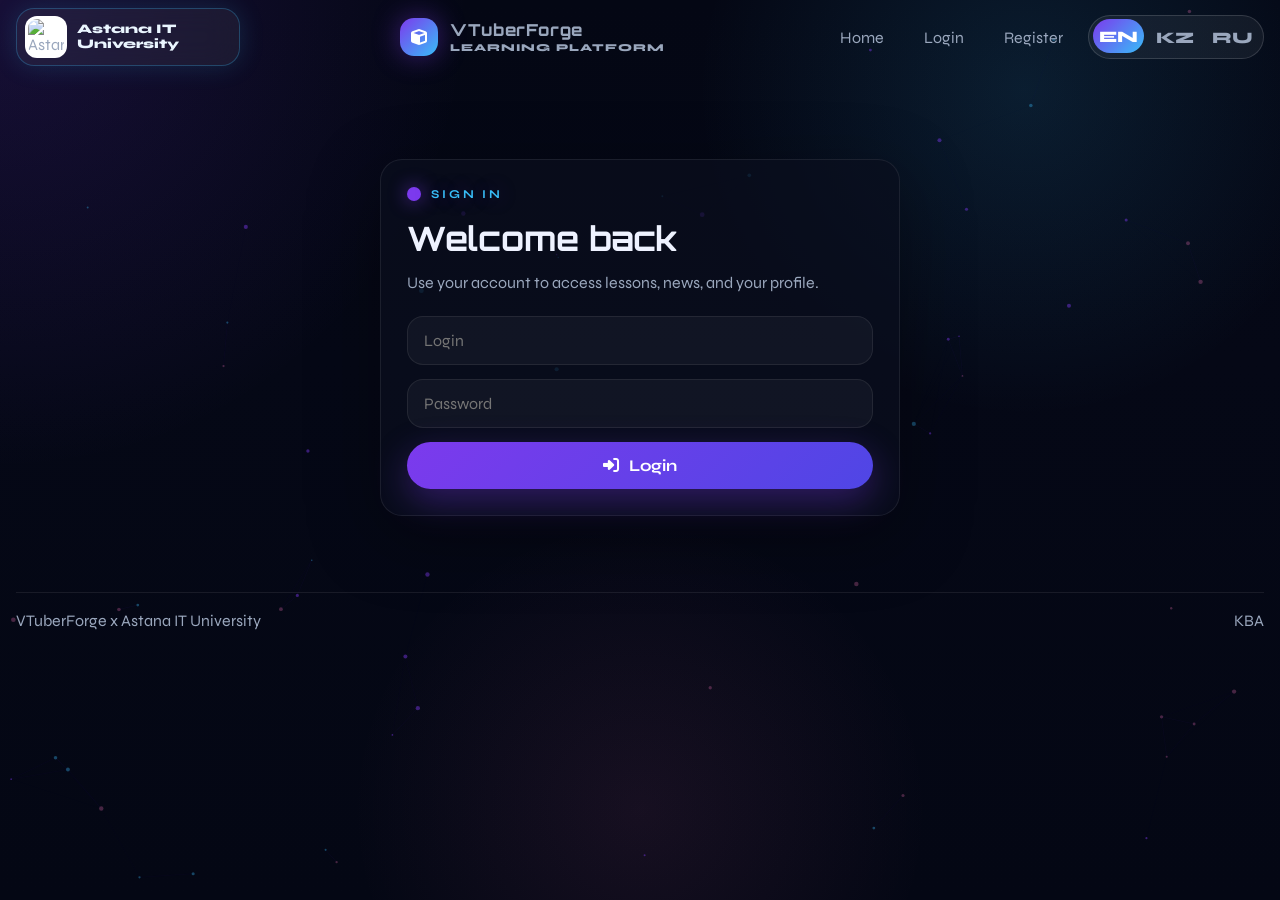
==== web/lessons.html @ 1ae68ccb "Initial commit" ====
﻿<!DOCTYPE html>
<html lang="en">
<head>
  <meta charset="UTF-8" />
  <meta name="viewport" content="width=device-width, initial-scale=1.0" />
  <title>VTuberForge - Lessons</title>
  <link rel="stylesheet" href="css/style.css?v=try-vtuber-v1" />
  <link rel="stylesheet" href="css/app.css" />
  <link rel="preconnect" href="https://fonts.googleapis.com" />
  <link rel="preconnect" href="https://fonts.gstatic.com" crossorigin />
  <link href="https://fonts.googleapis.com/css2?family=Orbitron:wght@400;600;700;800&family=Syne:wght@400;500;600;700&display=swap" rel="stylesheet" />
  <link rel="stylesheet" href="https://cdnjs.cloudflare.com/ajax/libs/font-awesome/6.5.1/css/all.min.css" />
</head>
<body data-page="lessons">
  <canvas id="particles-canvas"></canvas>

  <header class="nav">
    <div class="nav-inner">
      <a class="university-mark" href="https://astanait.edu.kz/" aria-label="Astana IT University">
        <img src="https://astanait.edu.kz/assets/aitu-logo.svg" alt="Astana IT University logo" />
        <span>Astana IT University</span>
      </a>
      <a class="brand" href="index.html">
        <span class="brand-badge"><i class="fa-solid fa-cube"></i></span>
        <span class="brand-text">
          <span>VTuberForge</span>
          <small data-i18n="brandSubtitle">Learning platform</small>
        </span>
      </a>

      <nav class="nav-links">
        <div class="nav-group" data-nav="auth">
          <a class="nav-pill " href="index.html" data-nav-link data-i18n="navHome">Home</a>
          <a class="nav-pill" href="login.html" data-nav="login" data-nav-link data-i18n="navLogin">Login</a>
          <a class="nav-pill" href="register.html" data-nav="register" data-nav-link data-i18n="navRegister">Register</a>
        </div>

        <div class="nav-group hidden" data-nav="user">
          <a class="nav-pill" href="index.html" data-nav-link data-i18n="navHome">Home</a>
          <a class="nav-pill" href="lessons.html" data-nav-link data-i18n="navLessons">Lessons</a>
          <a class="nav-pill" href="news.html" data-nav-link data-i18n="navNews">News</a>
          <a class="nav-pill" href="profile.html" data-nav-link data-i18n="navProfile">Profile</a>
        </div>

        <div class="nav-group hidden" data-nav="admin">
          <a class="nav-pill" href="admin.html" data-nav-link data-i18n="navAdmin">Admin</a>
        </div>

        <div class="language-switcher" aria-label="Language switcher">
          <button class="lang-btn active" type="button" data-lang-btn="en">EN</button>
          <button class="lang-btn" type="button" data-lang-btn="kk">KZ</button>
          <button class="lang-btn" type="button" data-lang-btn="ru">RU</button>
        </div>
        <div class="nav-group hidden" data-nav="logout">
          <button class="btn btn-primary btn-sm" data-logout>
            <i class="fa-solid fa-right-from-bracket"></i> <span data-i18n="navLogout">Logout</span>
          </button>
        </div>
      </nav>
    </div>
  </header>

  <main class="page">

<section class="section">
  <div class="container">
    <div class="section-label reveal" data-i18n="lessonsLabel">Watch & learn</div>
    <h1 class="section-title reveal" data-i18n="lessonsTitle">Video Library</h1>
    <p class="section-sub reveal" data-i18n-html="lessonsText">Lessons are split into two visual categories: <strong>Introduction Videos</strong> and <strong>Full Tutorial Series</strong>.</p>

    <div class="lesson-search glass reveal" role="search">
      <i class="fa-solid fa-magnifying-glass" aria-hidden="true"></i>
      <input id="lessonSearch" type="search" data-i18n-placeholder="lessonSearchPlaceholder" placeholder="Search lessons..." autocomplete="off" />
    </div>

    <div class="section-block">
      <div class="section-heading reveal">
        <i class="fa-solid fa-circle-play" style="color: var(--accent-2);"></i>
        <h2 data-i18n="introVideos">Introduction Videos</h2>
      </div>
      <div id="introLessons" class="lesson-grid"></div>
    </div>

    <div class="section-block">
      <div class="section-heading reveal">
        <i class="fa-solid fa-film" style="color: var(--accent);"></i>
        <h2 data-i18n="fullSeries">Full Tutorial Series</h2>
      </div>
      <div id="fullLessons" class="lesson-grid"></div>
    </div>
  </div>
</section>

  </main>

  <footer class="footer">
    <div class="container">
      <div class="footer-inner">
        <div data-i18n="footerBrand">VTuberForge x Astana IT University</div>
        <div data-i18n="footerBackend">kba</div>
      </div>
    </div>
  </footer>

  <script src="js/config.js"></script>
  <script src="js/api.js"></script>
  <script src="js/ui.js"></script>
  <script src="js/i18n.js?v=try-vtuber-v1"></script>
  <script src="js/lessons.js"></script><script>loadLessons();</script>
</body>
</html>
---- web/css/style.css ----
﻿:root {
  --bg: #050816;
  --bg-2: #081120;
  --panel: rgba(10, 15, 30, 0.72);
  --panel-strong: rgba(13, 18, 35, 0.92);
  --line: rgba(255,255,255,0.08);
  --line-strong: rgba(124,58,237,0.28);
  --text: #eef2ff;
  --muted: #9aa7bd;
  --accent: #7c3aed;
  --accent-2: #38bdf8;
  --accent-3: #f472b6;
  --success: #22c55e;
  --warning: #f59e0b;
  --danger: #ef4444;
  --radius: 22px;
  --shadow: 0 20px 70px rgba(0,0,0,.35);
  --shadow-soft: 0 10px 35px rgba(0,0,0,.2);
  --max: 1280px;
  --transition: .28s ease;
  --display: "Orbitron", system-ui, sans-serif;
  --body: "Syne", system-ui, sans-serif;
}

*,
*::before,
*::after { box-sizing: border-box; }

html { scroll-behavior: smooth; }

body {
  margin: 0;
  min-height: 100vh;
  background:
    radial-gradient(circle at top left, rgba(124,58,237,.16), transparent 30%),
    radial-gradient(circle at 80% 10%, rgba(56,189,248,.12), transparent 25%),
    radial-gradient(circle at 50% 90%, rgba(244,114,182,.08), transparent 28%),
    linear-gradient(180deg, #040714, #050816 40%, #040714 100%);
  color: var(--text);
  font-family: var(--body);
  overflow-x: hidden;
}

body::before {
  content: "";
  position: fixed;
  inset: 0;
  pointer-events: none;
  background:
    linear-gradient(rgba(255,255,255,.02) 1px, transparent 1px),
    linear-gradient(90deg, rgba(255,255,255,.02) 1px, transparent 1px);
  background-size: 52px 52px;
  mask-image: radial-gradient(circle at center, rgba(0,0,0,.7), transparent 85%);
  opacity: .18;
  z-index: 0;
}

a { color: inherit; text-decoration: none; }
button, input, textarea, select { font: inherit; }
img { max-width: 100%; display: block; }

#particles-canvas {
  position: fixed;
  inset: 0;
  z-index: 0;
  pointer-events: none;
}

.page {
  position: relative;
  z-index: 1;
}

.container {
  width: min(var(--max), calc(100% - 32px));
  margin: 0 auto;
}

.section {
  padding: 84px 0 40px;
}

.section.compact { padding-top: 52px; }

.section-label {
  display: inline-flex;
  align-items: center;
  gap: 10px;
  color: var(--accent-2);
  font-size: 12px;
  letter-spacing: .24em;
  text-transform: uppercase;
  font-weight: 700;
  margin-bottom: 16px;
}

.section-label::before {
  content: "";
  width: 14px;
  height: 14px;
  border-radius: 999px;
  background: var(--accent);
  box-shadow: 0 0 18px rgba(124,58,237,.7);
}

.section-title {
  margin: 0 0 14px;
  font-family: var(--display);
  font-size: clamp(2rem, 5vw, 4rem);
  line-height: 1.05;
  letter-spacing: .02em;
}

.section-sub {
  margin: 0;
  max-width: 760px;
  color: var(--muted);
  font-size: 1.06rem;
  line-height: 1.85;
}

.gradient-text {
  background: linear-gradient(90deg, var(--accent-2), var(--accent), var(--accent-3));
  -webkit-background-clip: text;
  background-clip: text;
  color: transparent;
}

.glass {
  background: var(--panel);
  border: 1px solid var(--line);
  border-radius: var(--radius);
  backdrop-filter: blur(18px);
  -webkit-backdrop-filter: blur(18px);
  box-shadow: var(--shadow-soft);
}

.btn {
  display: inline-flex;
  align-items: center;
  justify-content: center;
  gap: 10px;
  border: 0;
  cursor: pointer;
  border-radius: 999px;
  padding: 12px 18px;
  transition: transform var(--transition), box-shadow var(--transition), background var(--transition), color var(--transition), border-color var(--transition), opacity var(--transition);
  font-weight: 700;
  letter-spacing: .01em;
  white-space: nowrap;
}

.btn:hover { transform: translateY(-2px); }

.btn-primary {
  background: linear-gradient(135deg, var(--accent), #4f46e5);
  color: white;
  box-shadow: 0 12px 35px rgba(124,58,237,.35);
}

.btn-primary:hover { box-shadow: 0 16px 40px rgba(124,58,237,.5); }

.btn-secondary {
  background: rgba(255,255,255,.04);
  color: var(--text);
  border: 1px solid var(--line);
}

.btn-secondary:hover {
  border-color: rgba(56,189,248,.35);
  color: var(--accent-2);
}

.btn-danger {
  background: rgba(239,68,68,.12);
  color: #fecaca;
  border: 1px solid rgba(239,68,68,.24);
}

.btn-danger:hover {
  border-color: rgba(239,68,68,.45);
  color: white;
}

.btn-sm { padding: 9px 14px; font-size: .92rem; }
.btn-lg { padding: 14px 22px; font-size: 1.02rem; }

.nav {
  position: sticky;
  top: 0;
  z-index: 20;
  border-bottom: 1px solid transparent;
  transition: background var(--transition), border-color var(--transition), box-shadow var(--transition);
}

.nav.scrolled {
  background: rgba(4,7,20,.86);
  border-color: var(--line);
  box-shadow: 0 12px 40px rgba(0,0,0,.2);
}

.nav-inner {
  width: min(var(--max), calc(100% - 32px));
  margin: 0 auto;
  min-height: 74px;
  display: flex;
  align-items: center;
  justify-content: space-between;
  gap: 24px;
}

.brand {
  display: flex;
  align-items: center;
  gap: 12px;
  font-family: var(--display);
  letter-spacing: .04em;
  font-weight: 800;
}

.brand-badge {
  width: 38px;
  height: 38px;
  border-radius: 14px;
  display: grid;
  place-items: center;
  background: linear-gradient(135deg, var(--accent), var(--accent-2));
  box-shadow: 0 0 28px rgba(124,58,237,.45);
}

.brand-badge svg, .brand-badge i { color: white; }

.brand-text {
  display: flex;
  flex-direction: column;
  line-height: 1.05;
}

.brand-text span:first-child { font-size: 1.03rem; }
.brand-text small { font-family: var(--body); color: var(--muted); letter-spacing: .1em; text-transform: uppercase; font-size: .66rem; margin-top: 3px; }

.nav-links {
  display: flex;
  align-items: center;
  gap: 10px;
  flex-wrap: wrap;
}

.nav-group {
  display: flex;
  align-items: center;
  gap: 10px;
  flex-wrap: wrap;
}

.nav a {
  color: var(--muted);
  transition: color var(--transition), background var(--transition), border-color var(--transition);
}

.nav a.active,
.nav a:hover { color: white; }

.nav-pill {
  padding: 10px 14px;
  border-radius: 999px;
  border: 1px solid transparent;
}

.nav-pill:hover,
.nav-pill.active {
  background: rgba(255,255,255,.04);
  border-color: var(--line);
}

.hero {
  position: relative;
  overflow: hidden;
  padding: 86px 0 28px;
}

.hero-grid {
  display: grid;
  grid-template-columns: 1.15fr .85fr;
  gap: 34px;
  align-items: center;
}

.hero-card {
  padding: 28px;
  position: relative;
  overflow: hidden;
}

.hero-card::after {
  content: "";
  position: absolute;
  inset: auto -120px -120px auto;
  width: 280px;
  height: 280px;
  border-radius: 50%;
  background: radial-gradient(circle, rgba(124,58,237,.22), transparent 70%);
  pointer-events: none;
}

.hero-kicker {
  display: inline-flex;
  align-items: center;
  gap: 10px;
  padding: 8px 14px;
  border-radius: 999px;
  background: rgba(124,58,237,.12);
  border: 1px solid rgba(124,58,237,.25);
  color: #c4b5fd;
  font-weight: 700;
  margin-bottom: 16px;
}

.hero-title {
  margin: 0;
  font-family: var(--display);
  font-size: clamp(2.4rem, 5vw, 5rem);
  line-height: .98;
  letter-spacing: .02em;
}

.hero-subtitle {
  margin: 18px 0 0;
  color: var(--muted);
  font-size: 1.06rem;
  line-height: 1.85;
  max-width: 62ch;
}

.hero-actions {
  display: flex;
  flex-wrap: wrap;
  gap: 12px;
  margin-top: 26px;
}

.hero-stats {
  display: grid;
  grid-template-columns: repeat(3, 1fr);
  gap: 14px;
  margin-top: 28px;
}

.stat-card {
  padding: 16px;
  border-radius: 18px;
  background: rgba(255,255,255,.03);
  border: 1px solid var(--line);
}

.stat-number {
  display: block;
  font-family: var(--display);
  font-size: 1.6rem;
  margin-bottom: 6px;
}

.stat-label {
  color: var(--muted);
  font-size: .86rem;
  line-height: 1.5;
}

.hero-visual {
  display: grid;
  place-items: center;
  min-height: 440px;
  position: relative;
}

.orb {
  position: absolute;
  border-radius: 50%;
  filter: blur(90px);
  pointer-events: none;
  animation: float 9s ease-in-out infinite alternate;
}

.orb.one { width: 320px; height: 320px; background: rgba(124,58,237,.22); top: 18px; right: 6%; }
.orb.two { width: 260px; height: 260px; background: rgba(56,189,248,.14); left: 0; bottom: 40px; animation-delay: 1.5s; }
.orb.three { width: 220px; height: 220px; background: rgba(244,114,182,.1); top: 45%; right: 20%; animation-delay: 3s; }

@keyframes float {
  from { transform: translateY(0px) translateX(0px); }
  to { transform: translateY(-18px) translateX(10px); }
}

.avatar-ring {
  position: absolute;
  border-radius: 50%;
  border: 1px solid rgba(124,58,237,.28);
  inset: 0;
  animation: pulse 4s linear infinite;
}

.avatar-ring.r2 { inset: -22px; opacity: .55; animation-duration: 6s; }
.avatar-ring.r3 { inset: -42px; opacity: .28; animation-duration: 8s; }

@keyframes pulse {
  0%,100% { transform: scale(1); opacity: .6; }
  50% { transform: scale(1.04); opacity: .25; }
}

.avatar-core {
  width: 180px;
  height: 180px;
  border-radius: 50%;
  display: grid;
  place-items: center;
  font-size: 4.6rem;
  color: #9be7ff;
  background:
    radial-gradient(circle at top, rgba(255,255,255,.18), transparent 34%),
    linear-gradient(135deg, rgba(124,58,237,.25), rgba(56,189,248,.12));
  border: 1px solid rgba(124,58,237,.38);
  box-shadow:
    inset 0 0 40px rgba(124,58,237,.25),
    0 0 70px rgba(124,58,237,.2);
  animation: bob 4s ease-in-out infinite alternate;
}

@keyframes bob {
  from { transform: translateY(0); }
  to { transform: translateY(-12px); }
}

.grid-3 {
  display: grid;
  grid-template-columns: repeat(3, minmax(0, 1fr));
  gap: 18px;
}

.grid-2 {
  display: grid;
  grid-template-columns: repeat(2, minmax(0, 1fr));
  gap: 18px;
}

.card {
  border-radius: var(--radius);
  border: 1px solid var(--line);
  background: var(--panel);
  box-shadow: var(--shadow);
}

.feature-card, .lesson-card, .news-card, .panel-card, .profile-card, .auth-card {
  padding: 22px;
}

.feature-icon {
  width: 52px;
  height: 52px;
  border-radius: 18px;
  display: grid;
  place-items: center;
  background: rgba(124,58,237,.13);
  border: 1px solid rgba(124,58,237,.2);
  color: #c4b5fd;
  margin-bottom: 18px;
  font-size: 1.2rem;
}

.feature-card h3,
.news-card h3,
.lesson-card h4,
.panel-card h3 {
  margin: 0 0 10px;
  font-family: var(--display);
  line-height: 1.25;
}

.feature-card p,
.lesson-card p,
.news-card p,
.panel-card p,
.auth-card p {
  margin: 0;
  color: var(--muted);
  line-height: 1.8;
}

.section-block {
  margin-top: 34px;
}

.section-heading {
  display: flex;
  align-items: center;
  gap: 12px;
  margin-bottom: 18px;
}

.section-heading h2 {
  margin: 0;
  font-family: var(--display);
  font-size: 1.55rem;
}

.badge {
  display: inline-flex;
  align-items: center;
  padding: 8px 12px;
  border-radius: 999px;
  font-size: .75rem;
  letter-spacing: .14em;
  text-transform: uppercase;
  font-weight: 800;
}

.badge.intro {
  color: #67e8f9;
  background: rgba(56,189,248,.1);
  border: 1px solid rgba(56,189,248,.22);
}

.badge.full {
  color: #d8b4fe;
  background: rgba(124,58,237,.12);
  border: 1px solid rgba(124,58,237,.24);
}

.badge.completed {
  color: #dcfce7;
  background: rgba(34,197,94,.12);
  border: 1px solid rgba(34,197,94,.22);
}

.lesson-grid {
  display: grid;
  grid-template-columns: repeat(3, minmax(0, 1fr));
  gap: 18px;
}

.lesson-card {
  min-height: 250px;
  display: flex;
  flex-direction: column;
  gap: 14px;
  position: relative;
  overflow: hidden;
}

.lesson-card::before {
  content: "";
  position: absolute;
  inset: 0;
  background: linear-gradient(135deg, rgba(124,58,237,.07), rgba(56,189,248,.03));
  pointer-events: none;
}

.lesson-top {
  display: flex;
  align-items: flex-start;
  justify-content: space-between;
  gap: 12px;
  position: relative;
  z-index: 1;
}

.lesson-meta {
  display: flex;
  flex-wrap: wrap;
  gap: 10px;
  align-items: center;
}

.lesson-title {
  margin: 0;
  font-family: var(--display);
  font-size: 1.12rem;
  line-height: 1.3;
  position: relative;
  z-index: 1;
}

.lesson-card p { position: relative; z-index: 1; }

.lesson-actions {
  display: flex;
  flex-wrap: wrap;
  gap: 10px;
  margin-top: auto;
  position: relative;
  z-index: 1;
}

.lesson-progress {
  font-size: .86rem;
  color: #a7f3d0;
  font-weight: 700;
}

.lesson-progress.muted { color: var(--muted); }

.lesson-search {
  width: min(620px, 100%);
  margin: 28px 0 34px;
  padding: 14px 18px;
  display: flex;
  align-items: center;
  gap: 12px;
}

.lesson-search i {
  color: var(--accent-2);
  font-size: 1rem;
  flex: 0 0 auto;
}

.lesson-search input {
  width: 100%;
  min-width: 0;
  border: 0;
  outline: 0;
  background: transparent;
  color: var(--text);
  font: inherit;
}

.lesson-search input::placeholder {
  color: var(--muted);
}

.news-hero {
  padding: 26px;
  display: grid;
  grid-template-columns: 1.15fr .85fr;
  gap: 18px;
  align-items: stretch;
  overflow: hidden;
  position: relative;
}

.news-hero::before {
  content: "";
  position: absolute;
  inset: 0;
  background:
    radial-gradient(circle at 15% 25%, rgba(124,58,237,.18), transparent 22%),
    radial-gradient(circle at 90% 20%, rgba(56,189,248,.13), transparent 20%);
  pointer-events: none;
}

.news-hero-main,
.news-hero-side {
  position: relative;
  z-index: 1;
}

.news-eyebrow {
  display: inline-flex;
  padding: 8px 12px;
  border-radius: 999px;
  background: rgba(56,189,248,.12);
  border: 1px solid rgba(56,189,248,.2);
  color: #bae6fd;
  font-size: .76rem;
  font-weight: 800;
  letter-spacing: .16em;
  text-transform: uppercase;
  margin-bottom: 14px;
}

.news-hero-title {
  margin: 0;
  font-family: var(--display);
  font-size: clamp(2rem, 4vw, 3.6rem);
  line-height: 1.02;
}

.news-hero-text {
  margin: 16px 0 0;
  color: var(--muted);
  line-height: 1.9;
}

.news-feature-list {
  display: grid;
  gap: 12px;
  margin-top: 18px;
}

.news-feature {
  padding: 14px 16px;
  border-radius: 18px;
  background: rgba(255,255,255,.03);
  border: 1px solid var(--line);
  color: #dbeafe;
}

.news-grid {
  margin-top: 18px;
  display: grid;
  grid-template-columns: repeat(3, minmax(0, 1fr));
  gap: 18px;
}

.news-card {
  position: relative;
  overflow: hidden;
  min-height: 220px;
}

.news-card::after {
  content: "";
  position: absolute;
  inset: auto -40px -60px auto;
  width: 180px;
  height: 180px;
  border-radius: 50%;
  background: radial-gradient(circle, rgba(56,189,248,.18), transparent 68%);
  pointer-events: none;
}

.news-date {
  display: inline-flex;
  color: var(--accent-2);
  font-size: .76rem;
  letter-spacing: .14em;
  text-transform: uppercase;
  font-weight: 800;
  margin-bottom: 12px;
}

.news-card h3 { position: relative; z-index: 1; }
.news-card p { position: relative; z-index: 1; }
.news-footer {
  margin-top: 12px;
  font-size: .88rem;
  color: #cbd5e1;
  display: flex;
  justify-content: space-between;
  gap: 12px;
  flex-wrap: wrap;
  position: relative;
  z-index: 1;
}

.auth-wrap {
  max-width: 520px;
  margin: 0 auto;
}

.auth-card {
  padding: 26px;
}

.auth-card h1 {
  margin: 0 0 10px;
  font-family: var(--display);
  font-size: 2.1rem;
}

.form {
  display: grid;
  gap: 14px;
  margin-top: 18px;
}

.form input,
.form textarea,
.form select {
  width: 100%;
  border-radius: 16px;
  border: 1px solid var(--line);
  background: rgba(255,255,255,.04);
  color: var(--text);
  padding: 14px 16px;
  outline: none;
  transition: border-color var(--transition), box-shadow var(--transition), background var(--transition);
}

.form input:focus,
.form textarea:focus,
.form select:focus {
  border-color: rgba(56,189,248,.38);
  box-shadow: 0 0 0 4px rgba(56,189,248,.08);
  background: rgba(255,255,255,.05);
}

.form textarea {
  min-height: 120px;
  resize: vertical;
}

.profile-head {
  display: grid;
  grid-template-columns: 160px 1fr;
  gap: 20px;
  align-items: center;
}

.profile-avatar {
  width: 160px;
  height: 160px;
  border-radius: 32px;
  display: grid;
  place-items: center;
  font-size: 4rem;
  background: linear-gradient(135deg, rgba(124,58,237,.24), rgba(56,189,248,.12));
  border: 1px solid rgba(124,58,237,.24);
}

.profile-name {
  margin: 0;
  font-family: var(--display);
  font-size: clamp(2rem, 4vw, 3.2rem);
}

.profile-meta {
  display: flex;
  flex-wrap: wrap;
  gap: 10px;
  margin-top: 12px;
}

.profile-grid {
  margin-top: 18px;
  display: grid;
  grid-template-columns: repeat(2, minmax(0,1fr));
  gap: 18px;
}

.list {
  display: grid;
  gap: 10px;
}

.list-item {
  display: flex;
  justify-content: space-between;
  gap: 14px;
  padding: 14px 16px;
  border-radius: 16px;
  background: rgba(255,255,255,.03);
  border: 1px solid var(--line);
}

.list-item span:last-child { color: var(--muted); }

.chips {
  display: flex;
  flex-wrap: wrap;
  gap: 10px;
}

.chip {
  padding: 10px 12px;
  border-radius: 999px;
  background: rgba(124,58,237,.12);
  border: 1px solid rgba(124,58,237,.2);
  color: #ddd6fe;
  font-size: .92rem;
}

.panel-grid {
  display: grid;
  grid-template-columns: 1fr 1fr;
  gap: 18px;
}

.panel-list {
  display: grid;
  gap: 12px;
  margin-top: 14px;
}

.panel-item {
  display: flex;
  justify-content: space-between;
  gap: 12px;
  align-items: flex-start;
  padding: 14px 16px;
  border-radius: 16px;
  background: rgba(255,255,255,.03);
  border: 1px solid var(--line);
}

.panel-item strong { display: block; margin-bottom: 6px; }
.panel-item small { color: var(--muted); line-height: 1.7; }

.panel-actions {
  display: flex;
  gap: 10px;
  flex-wrap: wrap;
}

.hidden { display: none !important; }

.notice {
  padding: 14px 16px;
  border-radius: 16px;
  border: 1px solid rgba(56,189,248,.18);
  background: rgba(56,189,248,.08);
  color: #dbeafe;
}

.notice.warn {
  border-color: rgba(245,158,11,.18);
  background: rgba(245,158,11,.08);
  color: #fde68a;
}

.notice.success {
  border-color: rgba(34,197,94,.2);
  background: rgba(34,197,94,.08);
  color: #bbf7d0;
}

.footer {
  padding: 36px 0 48px;
  color: var(--muted);
}

.footer-inner {
  border-top: 1px solid var(--line);
  padding-top: 18px;
  display: flex;
  justify-content: space-between;
  gap: 18px;
  flex-wrap: wrap;
}

.reveal {
  opacity: 1;
  transform: translateY(0);
  transition: opacity .55s ease, transform .55s ease;
}

.reveal.visible {
  opacity: 1;
  transform: translateY(0);
}

.toast {
  position: fixed;
  right: 18px;
  bottom: 18px;
  z-index: 50;
  min-width: 260px;
  max-width: min(420px, calc(100vw - 36px));
  padding: 14px 16px;
  border-radius: 18px;
  background: rgba(5,8,22,.9);
  border: 1px solid rgba(255,255,255,.12);
  color: white;
  box-shadow: var(--shadow);
  transform: translateY(10px);
  opacity: 0;
  pointer-events: none;
  transition: opacity var(--transition), transform var(--transition);
}

.toast.show {
  opacity: 1;
  transform: translateY(0);
}

.toast .muted { color: var(--muted); font-size: .92rem; }

@media (max-width: 1100px) {
  .hero-grid,
  .news-hero,
  .panel-grid,
  .profile-head {
    grid-template-columns: 1fr;
  }

  .lesson-grid,
  .news-grid,
  .grid-3,
  .grid-2,
  .profile-grid {
    grid-template-columns: repeat(2, minmax(0,1fr));
  }
}

@media (max-width: 760px) {
  .nav-inner {
    min-height: 68px;
    gap: 14px;
  }

  .nav-links {
    justify-content: flex-end;
  }

  .hero {
    padding-top: 56px;
  }

  .hero-card,
  .feature-card,
  .lesson-card,
  .news-card,
  .panel-card,
  .profile-card,
  .auth-card,
  .news-hero {
    padding: 18px;
  }

  .hero-stats,
  .lesson-grid,
  .news-grid,
  .grid-3,
  .grid-2,
  .profile-grid,
  .panel-grid {
    grid-template-columns: 1fr;
  }

  .hero-visual {
    min-height: 320px;
  }

  .avatar-core {
    width: 150px;
    height: 150px;
    font-size: 3.8rem;
  }

  .section {
    padding-top: 60px;
  }

  .nav-group {
    gap: 6px;
  }

  .nav-pill {
    padding: 9px 11px;
  }
}

.section-title,
.section-label,
.section-heading,
.lesson-title {
  text-shadow: 0 0 20px rgba(124,58,237,.35);
}

.lesson-card,
.news-card,
.news-hero {
  background: rgba(15, 23, 42, 0.92);
  border: 1px solid rgba(124,58,237,.35);
}

.lesson-card p,
.news-card p,
.news-hero-text,
.section-sub {
  color: #dbeafe;
}

.lesson-title,
.news-card h3,
.news-hero-title,
.section-title {
  color: #ffffff;
}

.lesson-card:hover,
.news-card:hover {
  transform: translateY(-4px);
  border-color: rgba(56,189,248,.55);
  box-shadow: 0 0 30px rgba(56,189,248,.15);
}

/* VTuberForge home additions */
.university-mark {
  display: flex;
  align-items: center;
  gap: 10px;
  flex: 0 0 auto;
  padding: 7px 12px 7px 8px;
  border: 1px solid rgba(56,189,248,.28);
  border-radius: 18px;
  background: rgba(255,255,255,.06);
  box-shadow: 0 0 26px rgba(56,189,248,.16);
  backdrop-filter: blur(14px);
}

.university-mark img {
  width: 42px;
  height: 42px;
  object-fit: contain;
  border-radius: 12px;
  background: #fff;
  padding: 3px;
}

.university-mark span {
  max-width: 150px;
  color: #eaf6ff;
  font-size: .82rem;
  font-weight: 800;
  line-height: 1.15;
}

.language-switcher {
  display: flex;
  gap: 6px;
  padding: 4px;
  border: 1px solid rgba(255,255,255,.14);
  border-radius: 999px;
  background: rgba(255,255,255,.055);
}

.lang-btn {
  min-width: 40px;
  height: 34px;
  border: 0;
  border-radius: 999px;
  color: var(--muted);
  background: transparent;
  cursor: pointer;
  font-weight: 800;
  transition: background var(--transition), color var(--transition), transform var(--transition);
}

.lang-btn:hover,
.lang-btn.active {
  color: white;
  background: linear-gradient(135deg, var(--accent), var(--accent-2));
  transform: translateY(-1px);
}

.avatar-stage {
  position: relative;
  width: 260px;
  height: 260px;
  display: grid;
  place-items: center;
}

.holo-panel {
  position: absolute;
  z-index: 2;
  display: flex;
  align-items: center;
  gap: 10px;
  min-height: 46px;
  padding: 0 15px;
  border: 1px solid rgba(56,189,248,.32);
  border-radius: 16px;
  background: rgba(12,18,32,.78);
  color: #eaf7ff;
  box-shadow: 0 0 32px rgba(56,189,248,.18);
  backdrop-filter: blur(16px);
  animation: holoFloat 5s ease-in-out infinite;
}

.holo-panel.top { top: 44px; right: 24px; }
.holo-panel.bottom { left: 20px; bottom: 48px; animation-delay: -2s; }

.about-grid {
  display: grid;
  grid-template-columns: repeat(3, minmax(260px, 1fr));
  gap: 22px;
  align-items: stretch;
}

.mentor-card {
  position: relative;
  overflow: hidden;
  min-height: 360px;
  padding: 26px;
  display: flex;
  flex-direction: column;
  border-radius: 24px;
  background:
    linear-gradient(180deg, rgba(255,255,255,.075), rgba(255,255,255,.028)),
    rgba(15, 23, 42, .88);
  border: 1px solid rgba(56,189,248,.22);
  box-shadow: 0 18px 55px rgba(0,0,0,.28);
  transition: transform var(--transition), border-color var(--transition), box-shadow var(--transition);
}

.mentor-card:hover {
  transform: translateY(-6px);
  border-color: rgba(56,189,248,.56);
  box-shadow: 0 24px 70px rgba(56,189,248,.15), 0 18px 55px rgba(0,0,0,.34);
}

.mentor-card::after {
  content: "";
  position: absolute;
  inset: auto -80px -100px auto;
  width: 190px;
  height: 190px;
  border-radius: 50%;
  background: radial-gradient(circle, rgba(56,189,248,.14), transparent 70%);
  pointer-events: none;
}

.mentor-avatar {
  width: 64px;
  height: 64px;
  display: grid;
  place-items: center;
  margin-bottom: 18px;
  border-radius: 18px;
  color: white;
  font-family: var(--display);
  font-size: 1.55rem;
  font-weight: 900;
  box-shadow: 0 16px 34px rgba(0,0,0,.26);
}

.mentor-avatar.ari { background: linear-gradient(135deg, #f472b6, #f59e0b); }
.mentor-avatar.beka { background: linear-gradient(135deg, #38bdf8, #22c55e); }
.mentor-avatar.dide { background: linear-gradient(135deg, #7c3aed, #38bdf8); }

.mentor-role {
  color: #93c5fd;
  font-size: .78rem;
  font-weight: 800;
  letter-spacing: .12em;
  text-transform: uppercase;
}

.mentor-card h3 {
  margin: 8px 0 10px;
  font-family: var(--display);
  font-size: 1.6rem;
}

.mentor-card p {
  margin: 0;
  color: #dbeafe;
  line-height: 1.75;
  flex: 1;
}

.platform-points {
  display: grid;
  grid-template-columns: repeat(3, minmax(0, 1fr));
  gap: 14px;
  margin-top: 22px;
}

.platform-points div {
  display: flex;
  align-items: center;
  gap: 12px;
  min-height: 68px;
  padding: 16px;
  border: 1px solid rgba(56,189,248,.18);
  border-radius: 18px;
  background: rgba(255,255,255,.055);
  color: #eaf6ff;
}

.platform-points i {
  flex: 0 0 auto;
  color: var(--accent-2);
  font-size: 1.2rem;
}

@keyframes holoFloat {
  0%, 100% { transform: translateY(0); }
  50% { transform: translateY(-12px); }
}

@media (max-width: 1180px) {
  .nav-inner { flex-wrap: wrap; justify-content: center; }
  .brand { margin-right: auto; }
  .nav-links { width: 100%; justify-content: center; }
}

@media (max-width: 900px) {
  .about-grid { grid-template-columns: repeat(2, minmax(0, 1fr)); }
  .platform-points { grid-template-columns: 1fr; }
  .university-mark { order: -2; }
  .brand { order: -1; }
}

@media (max-width: 640px) {
  .about-grid { grid-template-columns: 1fr; }
  .mentor-card { min-height: auto; }
}

@media (max-width: 560px) {
  .university-mark,
  .brand,
  .nav-links,
  .nav-group,
  .language-switcher { width: 100%; justify-content: center; }
  .university-mark span { max-width: none; }
  .language-switcher { border-radius: 18px; }
  .lang-btn { flex: 1; }
  .holo-panel { position: static; margin: 10px auto; }
  .avatar-stage { width: 220px; height: 220px; }
}


/* VTuberForge team cards force layout v2 */
.about-section .about-grid {
  display: flex !important;
  flex-direction: row !important;
  align-items: stretch !important;
  justify-content: center !important;
  gap: 24px !important;
  width: 100% !important;
}

.about-section .mentor-card {
  flex: 1 1 0 !important;
  min-width: 0 !important;
  max-width: 390px !important;
  min-height: 390px !important;
  padding: 28px !important;
  display: flex !important;
  flex-direction: column !important;
  border-radius: 24px !important;
  border: 1px solid rgba(56, 189, 248, .42) !important;
  background:
    linear-gradient(180deg, rgba(56, 189, 248, .12), rgba(124, 58, 237, .08)),
    rgba(15, 23, 42, .96) !important;
  box-shadow: 0 22px 70px rgba(0,0,0,.35), inset 0 1px 0 rgba(255,255,255,.08) !important;
}

.about-section .mentor-card:hover {
  transform: translateY(-8px) !important;
  border-color: rgba(244, 114, 182, .65) !important;
  box-shadow: 0 28px 80px rgba(124,58,237,.24), 0 16px 48px rgba(0,0,0,.38) !important;
}

.about-section .mentor-avatar {
  width: 70px !important;
  height: 70px !important;
  border-radius: 22px !important;
  font-size: 1.8rem !important;
  margin-bottom: 18px !important;
}

.about-section .mentor-role {
  width: fit-content !important;
  padding: 7px 10px !important;
  border-radius: 999px !important;
  color: #dbeafe !important;
  background: rgba(56,189,248,.12) !important;
  border: 1px solid rgba(56,189,248,.24) !important;
}

.about-section .mentor-card h3 {
  margin: 14px 0 12px !important;
  font-size: 1.9rem !important;
}

.about-section .mentor-card p {
  margin: 0 !important;
  color: #e2e8f0 !important;
  line-height: 1.75 !important;
}

@media (max-width: 980px) {
  .about-section .about-grid {
    flex-wrap: wrap !important;
  }

  .about-section .mentor-card {
    flex: 1 1 calc(50% - 24px) !important;
    max-width: none !important;
  }
}

@media (max-width: 640px) {
  .about-section .about-grid {
    flex-direction: column !important;
  }

  .about-section .mentor-card {
    flex-basis: auto !important;
    min-height: auto !important;
    width: 100% !important;
  }
}

/* VTuberForge try vtuber page */
.try-vtuber-grid {
  display: grid;
  grid-template-columns: minmax(0, 1.25fr) minmax(330px, .75fr);
  gap: 22px;
  align-items: stretch;
}

.try-stage,
.try-controls {
  padding: 20px;
  overflow: hidden;
}

.model-stage {
  position: relative;
  min-height: 620px;
  height: min(68vh, 720px);
  border-radius: 24px;
  overflow: hidden;
  border: 1px solid rgba(56,189,248,.2);
  background:
    radial-gradient(circle at 50% 20%, rgba(56,189,248,.14), transparent 32%),
    radial-gradient(circle at 20% 80%, rgba(124,58,237,.14), transparent 32%),
    rgba(3, 7, 18, .92);
}

#avatarCanvas {
  width: 100%;
  height: 100%;
  display: block;
}

.stage-empty {
  position: absolute;
  inset: 0;
  display: grid;
  place-items: center;
  align-content: center;
  gap: 10px;
  color: #dbeafe;
  text-align: center;
  pointer-events: none;
}

.stage-empty i {
  font-size: 3rem;
  color: var(--accent-2);
  filter: drop-shadow(0 0 24px rgba(56,189,248,.4));
}

.stage-empty strong {
  font-family: var(--display);
  font-size: clamp(1.3rem, 3vw, 2.2rem);
}

.stage-empty span {
  color: var(--muted);
}

.try-controls {
  display: grid;
  gap: 18px;
  align-content: start;
}

.control-block {
  display: grid;
  gap: 10px;
}

.control-block label,
.tracking-panel span {
  color: var(--accent-2);
  font-size: .78rem;
  font-weight: 800;
  letter-spacing: .12em;
  text-transform: uppercase;
}

.control-block input[type="file"] {
  width: 100%;
  padding: 14px;
  border-radius: 18px;
  border: 1px dashed rgba(56,189,248,.35);
  background: rgba(255,255,255,.04);
  color: var(--text);
}

.control-row {
  display: grid;
  grid-template-columns: 1fr 1fr;
  gap: 12px;
}

.webcam-preview {
  width: 100%;
  aspect-ratio: 16 / 10;
  object-fit: cover;
  border-radius: 20px;
  border: 1px solid rgba(255,255,255,.12);
  background: rgba(0,0,0,.32);
  transform: scaleX(-1);
}

.tracking-panel {
  display: grid;
  gap: 10px;
}

.tracking-panel div {
  display: flex;
  justify-content: space-between;
  gap: 14px;
  padding: 14px 16px;
  border-radius: 18px;
  background: rgba(255,255,255,.04);
  border: 1px solid rgba(255,255,255,.1);
}

.tracking-panel strong {
  text-align: right;
}

.try-note {
  display: grid;
  gap: 6px;
  line-height: 1.6;
}

@media (max-width: 980px) {
  .try-vtuber-grid { grid-template-columns: 1fr; }
  .model-stage { min-height: 480px; height: 58vh; }
}

@media (max-width: 560px) {
  .try-stage,
  .try-controls { padding: 14px; }
  .model-stage { min-height: 360px; height: 52vh; }
  .control-row { grid-template-columns: 1fr; }
  .tracking-panel div { display: grid; }
  .tracking-panel strong { text-align: left; }
}

/* VTuberForge 2D avatar mode */
.mode-switcher {
  display: grid;
  grid-template-columns: 1fr 1fr;
  gap: 10px;
  padding: 6px;
  border-radius: 20px;
  border: 1px solid rgba(255,255,255,.12);
  background: rgba(255,255,255,.045);
}

.mode-btn {
  min-height: 46px;
  display: inline-flex;
  align-items: center;
  justify-content: center;
  gap: 10px;
  border: 0;
  border-radius: 16px;
  color: var(--muted);
  background: transparent;
  cursor: pointer;
  font-weight: 800;
  transition: background var(--transition), color var(--transition), transform var(--transition);
}

.mode-btn.active,
.mode-btn:hover {
  color: white;
  background: linear-gradient(135deg, rgba(124,58,237,.9), rgba(56,189,248,.78));
  transform: translateY(-1px);
}

#avatarCanvas.hidden,
.avatar-2d-layer.hidden {
  display: none !important;
}

.avatar-2d-layer {
  position: absolute;
  inset: 0;
  display: grid;
  place-items: center;
  perspective: 900px;
  overflow: hidden;
}

.avatar-2d-img {
  max-width: min(74%, 520px);
  max-height: 82%;
  object-fit: contain;
  filter: drop-shadow(0 28px 44px rgba(0,0,0,.42)) drop-shadow(0 0 34px rgba(56,189,248,.18));
  transform-origin: 50% 62%;
  transition: filter .2s ease;
  user-select: none;
  pointer-events: none;
}

.avatar-2d-face {
  position: absolute;
  left: 50%;
  top: 42%;
  width: min(22vw, 150px);
  height: min(16vw, 112px);
  transform: translate(-50%, -50%);
  pointer-events: none;
}

.avatar-2d-eye,
.avatar-2d-mouth {
  position: absolute;
  display: block;
  background: rgba(3, 7, 18, .86);
  box-shadow: 0 0 14px rgba(56,189,248,.28);
}

.avatar-2d-eye {
  top: 30%;
  width: 22%;
  height: 8%;
  border-radius: 999px;
  transform-origin: center;
}

.avatar-2d-eye.left { left: 20%; }
.avatar-2d-eye.right { right: 20%; }

.avatar-2d-mouth {
  left: 50%;
  bottom: 18%;
  width: 28%;
  height: 12%;
  border-radius: 50%;
  transform: translateX(-50%);
  transform-origin: center;
  background: linear-gradient(180deg, rgba(244,114,182,.96), rgba(76,5,25,.96));
}

@media (max-width: 560px) {
  .mode-switcher { grid-template-columns: 1fr; }
  .avatar-2d-img { max-width: 88%; max-height: 78%; }
  .avatar-2d-face { width: 140px; height: 100px; }
}

/* Live2D real model canvas */
.live2d-canvas {
  position: absolute;
  inset: 0;
  width: 100%;
  height: 100%;
  display: block;
}

.live2d-canvas.hidden {
  display: none !important;
}

.try-debug code {
  display: block;
  margin-top: 8px;
  white-space: pre-wrap;
  word-break: break-word;
  color: #dbeafe;
  font-family: Consolas, monospace;
  font-size: .82rem;
  line-height: 1.55;
}

/* News engagement */
.news-card-content {
  position: relative;
  z-index: 1;
  display: grid;
  gap: 12px;
}

.news-actions {
  display: flex;
  flex-wrap: wrap;
  gap: 10px;
  margin-top: 4px;
  position: relative;
  z-index: 1;
}

.news-action {
  min-height: 38px;
  display: inline-flex;
  align-items: center;
  justify-content: center;
  gap: 8px;
  border: 1px solid rgba(255,255,255,.12);
  border-radius: 999px;
  padding: 8px 12px;
  color: #dbeafe;
  background: rgba(255,255,255,.045);
  cursor: pointer;
  font-weight: 800;
  transition: transform var(--transition), color var(--transition), border-color var(--transition), background var(--transition);
}

.news-action:hover,
.news-action.active {
  transform: translateY(-1px);
  color: white;
  border-color: rgba(244,114,182,.45);
  background: rgba(244,114,182,.14);
}

.muted-action {
  cursor: default;
  color: var(--muted);
}

.muted-action:hover {
  transform: none;
  color: var(--muted);
  border-color: rgba(255,255,255,.12);
  background: rgba(255,255,255,.045);
}

.news-comments {
  display: grid;
  gap: 10px;
  margin-top: 4px;
  position: relative;
  z-index: 1;
}

.news-comments-head {
  display: flex;
  justify-content: space-between;
  gap: 12px;
  color: #dbeafe;
  font-size: .92rem;
}

.news-comment-list {
  display: grid;
  gap: 8px;
}

.news-comment {
  padding: 10px 12px;
  border-radius: 14px;
  border: 1px solid rgba(255,255,255,.1);
  background: rgba(255,255,255,.035);
}

.news-comment div {
  display: flex;
  justify-content: space-between;
  gap: 10px;
  margin-bottom: 4px;
}

.news-comment small {
  color: var(--muted);
  font-size: .75rem;
}

.news-comment p {
  margin: 0;
  color: #e2e8f0;
  line-height: 1.55;
}

.news-comment-form {
  display: grid;
  grid-template-columns: 1fr auto;
  gap: 8px;
}

.news-comment-form input {
  min-width: 0;
  border: 1px solid rgba(255,255,255,.12);
  border-radius: 999px;
  padding: 10px 12px;
  color: var(--text);
  background: rgba(255,255,255,.045);
  outline: none;
}

.news-comment-form input:focus {
  border-color: rgba(56,189,248,.42);
  box-shadow: 0 0 0 4px rgba(56,189,248,.08);
}

.profile-news-list,
.profile-comments-list {
  margin-top: 12px;
}

.news-chip {
  display: inline-flex;
  align-items: center;
  gap: 8px;
}

.profile-comments-list {
  display: grid;
  gap: 10px;
}

.profile-comment-item {
  padding: 12px 14px;
  border-radius: 16px;
  border: 1px solid rgba(255,255,255,.1);
  background: rgba(255,255,255,.035);
}

.profile-comment-item strong {
  display: block;
  margin-bottom: 6px;
  color: #e0f2fe;
}

.profile-comment-item p {
  margin: 0;
  color: #dbeafe;
  line-height: 1.65;
}

.news-activity-grid.single {
  grid-template-columns: 1fr;
}

@media (max-width: 560px) {
  .news-comment-form {
    grid-template-columns: 1fr;
  }
}

.news-comments {
  margin-top: 8px;
}

.news-comments-head {
  display: none;
}

.news-comment-preview {
  font-size: 14px;
  line-height: 1.5;
  color: #e2e8f0;
  margin-bottom: 6px;
}

.news-comment-preview strong {
  color: #ffffff;
  margin-right: 6px;
}

.show-comments-btn {
  color: #8e8e8e;
  font-size: 14px;
  cursor: pointer;
  margin-bottom: 8px;
  user-select: none;
}

.show-comments-btn:hover {
  color: #bdbdbd;
}

.news-comment-list {
  display: grid;
  gap: 6px;
  margin-bottom: 10px;
}

.news-comment {
  padding: 0;
  border: none;
  background: transparent;
}

.news-comment div {
  display: flex;
  justify-content: space-between;
  gap: 10px;
  margin-bottom: 2px;
}

.news-comment strong {
  color: #ffffff;
}

.news-comment small {
  color: #8e8e8e;
  font-size: 11px;
}

.news-comment p {
  margin: 0;
  color: #e2e8f0;
  line-height: 1.4;
}

.news-comment-form {
  display: grid;
  grid-template-columns: 1fr auto;
  gap: 8px;
  padding-top: 10px;
  border-top: 1px solid rgba(255,255,255,.08);
}

.news-comment-form input {
  border: none;
  background: transparent;
  color: #fff;
  padding: 8px 0;
  outline: none;
}

.news-comment-form input::placeholder {
  color: #8e8e8e;
}

.news-comment-form button {
  border-radius: 999px;
}

/* Responsive polish and refreshed news layout */
html {
  font-size: 16px;
}

.section-title,
.hero-title,
.news-hero-title,
.lesson-title,
.profile-name,
.brand-text span,
.nav-pill,
.btn {
  overflow-wrap: anywhere;
}

.news-hero {
  padding: 0;
  overflow: hidden;
  border-radius: 20px;
  background:
    linear-gradient(135deg, rgba(56,189,248,.15), transparent 32%),
    linear-gradient(160deg, rgba(124,58,237,.22), rgba(15,23,42,.94) 48%, rgba(5,8,22,.96));
  border: 1px solid rgba(56,189,248,.26);
  box-shadow: 0 24px 70px rgba(0,0,0,.35);
}

.news-hero .news-card-content {
  min-height: 420px;
  padding: clamp(22px, 4vw, 42px);
  display: grid;
  grid-template-columns: minmax(0, 1.05fr) minmax(280px, .95fr);
  grid-template-areas:
    "date actions"
    "title comments"
    "text comments"
    "footer comments";
  gap: 14px 34px;
  align-items: start;
}

.news-hero .news-date { grid-area: date; }
.news-hero .news-hero-title { grid-area: title; max-width: 11ch; }
.news-hero .news-hero-text { grid-area: text; max-width: 68ch; }
.news-hero .news-footer { grid-area: footer; }
.news-hero .news-actions { grid-area: actions; justify-content: flex-end; margin-top: 0; }
.news-hero .news-comments { grid-area: comments; align-self: stretch; }

.news-grid {
  align-items: stretch;
  grid-template-columns: repeat(auto-fit, minmax(290px, 1fr));
}

.news-card {
  min-height: 0;
  display: flex;
  border-radius: 20px;
  background:
    linear-gradient(180deg, rgba(255,255,255,.055), rgba(255,255,255,.025)),
    rgba(12,18,34,.92);
  border: 1px solid rgba(148,163,184,.18);
  box-shadow: 0 18px 48px rgba(0,0,0,.24);
}

.news-card::after {
  width: 120px;
  height: 120px;
  opacity: .75;
}

.news-card-content {
  width: 100%;
  gap: 14px;
}

.news-card h3 {
  font-size: clamp(1.1rem, 2vw, 1.35rem);
  overflow-wrap: anywhere;
}

.news-card p,
.news-hero-text {
  overflow-wrap: anywhere;
}

.news-actions {
  gap: 8px;
}

.news-action {
  min-width: 44px;
  min-height: 40px;
  padding: 8px 12px;
}

.news-comments {
  padding: 14px;
  border: 1px solid rgba(255,255,255,.09);
  border-radius: 16px;
  background: rgba(3,7,18,.32);
}

.news-hero .news-comments {
  background: rgba(255,255,255,.045);
}

.news-comment-preview,
.news-comment p,
.news-comment-form input {
  overflow-wrap: anywhere;
}

.news-comment-form input {
  min-width: 0;
}

@media (max-width: 980px) {
  .nav {
    position: relative;
  }

  .nav-inner {
    flex-wrap: wrap;
    justify-content: center;
    padding: 12px 0;
  }

  .university-mark {
    order: 1;
  }

  .brand {
    order: 2;
  }

  .nav-links {
    order: 3;
    width: 100%;
    justify-content: center;
  }

  .news-hero .news-card-content {
    grid-template-columns: 1fr;
    grid-template-areas:
      "date"
      "title"
      "text"
      "actions"
      "footer"
      "comments";
    min-height: 0;
  }

  .news-hero .news-hero-title {
    max-width: 100%;
  }

  .news-hero .news-actions {
    justify-content: flex-start;
  }

  .about-grid {
    grid-template-columns: repeat(2, minmax(0, 1fr));
  }
}

@media (max-width: 760px) {
  :root {
    --radius: 16px;
  }

  .container,
  .nav-inner {
    width: min(100% - 20px, var(--max));
  }

  .section {
    padding: 42px 0 28px;
  }

  .section-label {
    font-size: 11px;
    letter-spacing: .18em;
  }

  .section-title {
    font-size: clamp(2rem, 12vw, 3.4rem);
    line-height: 1.08;
  }

  .section-sub,
  .hero-subtitle {
    font-size: .98rem;
    line-height: 1.65;
  }

  .university-mark {
    width: 100%;
    justify-content: center;
  }

  .university-mark span {
    max-width: none;
  }

  .brand {
    width: 100%;
    justify-content: center;
  }

  .nav-links,
  .nav-group {
    width: 100%;
    justify-content: center;
  }

  .nav-pill,
  .lang-btn {
    min-height: 38px;
  }

  .language-switcher {
    width: auto;
  }

  .hero {
    padding: 36px 0 20px;
  }

  .hero-title {
    font-size: clamp(2.2rem, 13vw, 4rem);
  }

  .hero-actions {
    flex-direction: column;
  }

  .hero-actions .btn,
  .auth-card .btn,
  .panel-card .btn {
    width: 100%;
  }

  .profile-head {
    text-align: center;
    justify-items: center;
  }

  .profile-avatar {
    width: 118px;
    height: 118px;
    border-radius: 24px;
    font-size: 3rem;
  }

  .lesson-top,
  .lesson-actions,
  .news-footer,
  .profile-meta {
    align-items: flex-start;
    flex-direction: column;
  }

  .lesson-search {
    margin: 22px 0 26px;
  }

  .news-grid {
    grid-template-columns: 1fr;
  }

  .news-hero .news-card-content,
  .news-card,
  .lesson-card,
  .feature-card,
  .panel-card,
  .profile-card,
  .auth-card {
    padding: 16px;
  }

  .news-comments {
    padding: 12px;
  }

  .news-comment-form {
    grid-template-columns: 1fr auto;
  }

  .form input,
  .form textarea,
  .form select {
    border-radius: 14px;
  }

  .about-grid {
    grid-template-columns: 1fr;
  }
}

@media (max-width: 430px) {
  .container,
  .nav-inner {
    width: min(100% - 14px, var(--max));
  }

  .section-title {
    font-size: clamp(1.75rem, 13vw, 2.75rem);
  }

  .nav-pill {
    padding: 8px 10px;
    font-size: .88rem;
  }

  .btn {
    white-space: normal;
    width: 100%;
  }

  .badge {
    font-size: .68rem;
    letter-spacing: .1em;
  }

  .news-actions,
  .news-comment-form {
    grid-template-columns: 1fr;
  }

  .news-action,
  .news-comment-form button {
    width: 100%;
  }

  .footer-inner {
    flex-direction: column;
  }

.news-card {
  display: flex;
  flex-direction: column;
}

.news-card-content {
  display: flex;
  flex-direction: column;
  flex: 1;
  padding: 1.25rem;
}
/* Заголовок — ровно 2 строки всегда */
.news-card-content h3 {
  display: -webkit-box;
  -webkit-line-clamp: 2;
  line-clamp: 2;
  -webkit-box-orient: vertical;
  overflow: hidden;
  min-height: 2.8em;
}

/* Текст — ровно 4 строки всегда */
.news-card-content p {
  display: -webkit-box;
  -webkit-line-clamp: 4;
  line-clamp: 4;
  -webkit-box-orient: vertical;
  overflow: hidden;
  min-height: 6.4em;
  flex: 1;
}

/* news-card p отдельно — со скроллом */
.news-card p {
  margin: 0;
  color: var(--muted);
  line-height: 1.6;
  height: 6.4em;
  overflow-y: auto;
  padding-right: 6px;
}

.news-card-content h3 {
  display: -webkit-box;
  -webkit-line-clamp: 2;
  line-clamp: 2;
  -webkit-box-orient: vertical;
  overflow: hidden;
  min-height: 2.8em;
}

.news-card p::-webkit-scrollbar {
  width: 4px;
}
.news-card p::-webkit-scrollbar-track {
  background: transparent;
}
.news-card p::-webkit-scrollbar-thumb {
  background: rgba(255, 255, 255, 0.15);
  border-radius: 4px;
}
.news-card p::-webkit-scrollbar-thumb:hover {
  background: rgba(255, 255, 255, 0.3);
}

#newsModal input[type="text"],
#newsModal input:not([type]) {
  background: rgba(255, 255, 255, 0.05);
  border: 1px solid rgba(255, 255, 255, 0.12);
  border-radius: 10px;
  color: inherit;
  padding: 0.6rem 1rem;
  font-size: 0.9rem;
  outline: none;
  transition: border-color 0.2s;
}
#newsModal input:focus {
  border-color: rgba(255, 255, 255, 0.35);
  background: rgba(255, 255, 255, 0.08);
}
#newsModal input::placeholder {
  color: rgba(255, 255, 255, 0.3);
}

#newsModal ::-webkit-scrollbar {
  width: 4px;
}
#newsModal ::-webkit-scrollbar-track {
  background: transparent;
}
#newsModal ::-webkit-scrollbar-thumb {
  background: rgba(255, 255, 255, 0.15);
  border-radius: 4px;
}
#newsModal ::-webkit-scrollbar-thumb:hover {
  background: rgba(255, 255, 255, 0.3);
}
}
---- web/css/app.css ----
/* Additional overrides are kept in style.css for this project. */
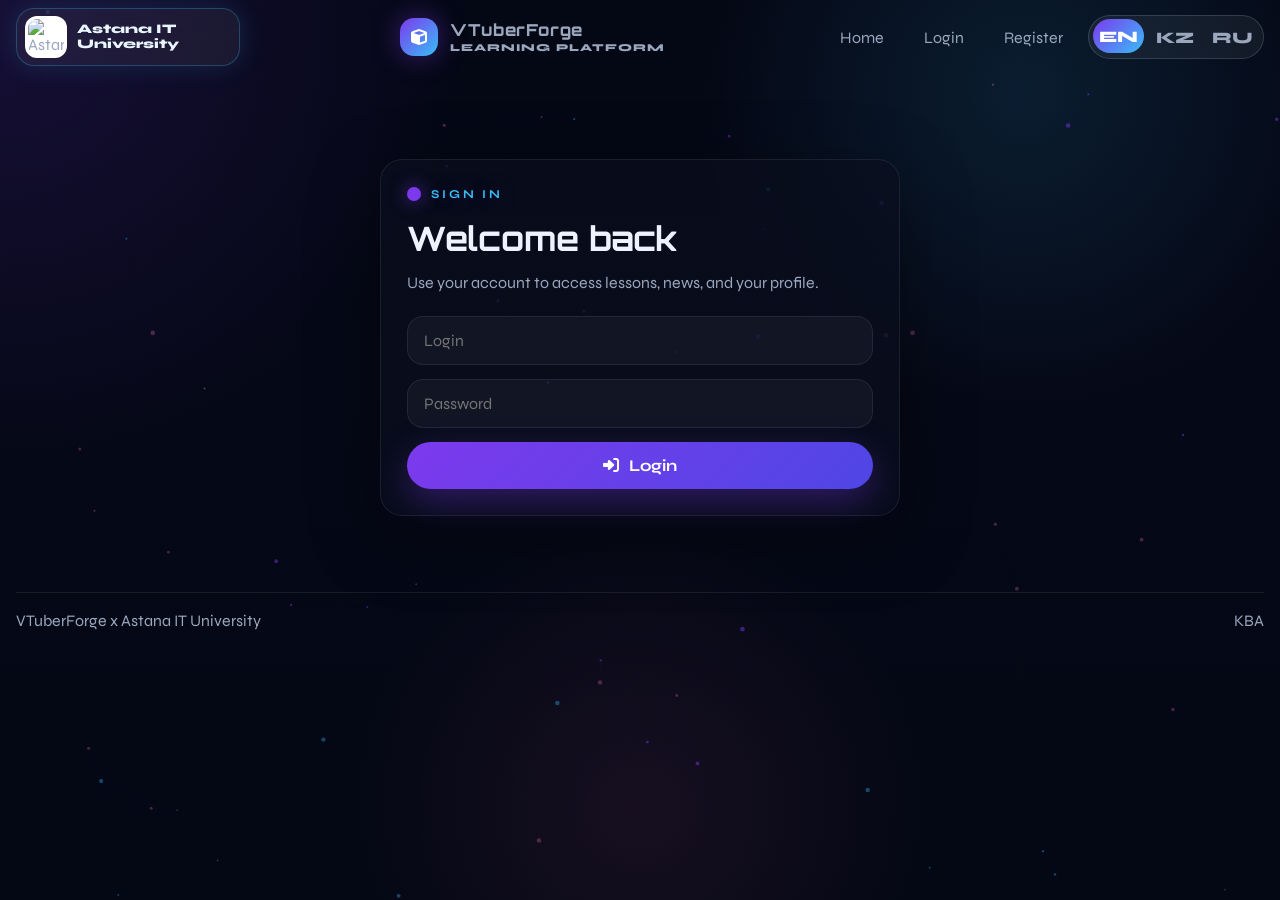
==== commit a953c5da: "Fix lessons translations" ====
--- a/web/lessons.html
+++ b/web/lessons.html
@@ -105,12 +105,11 @@
   <script src="js/config.js"></script>
   <script src="js/api.js"></script>
   <script src="js/ui.js"></script>
-  <script src="js/i18n.js?v=try-vtuber-v1"></script>
-  <script src="js/lessons.js"></script><script>loadLessons();</script>
+  <script src="js/i18n.js?v=lessons-translate-v2"></script>
+  <script src="js/lessons.js?v=lessons-translate-v2"></script><script>loadLessons();</script>
 </body>
 </html>
 
 
 
 
-
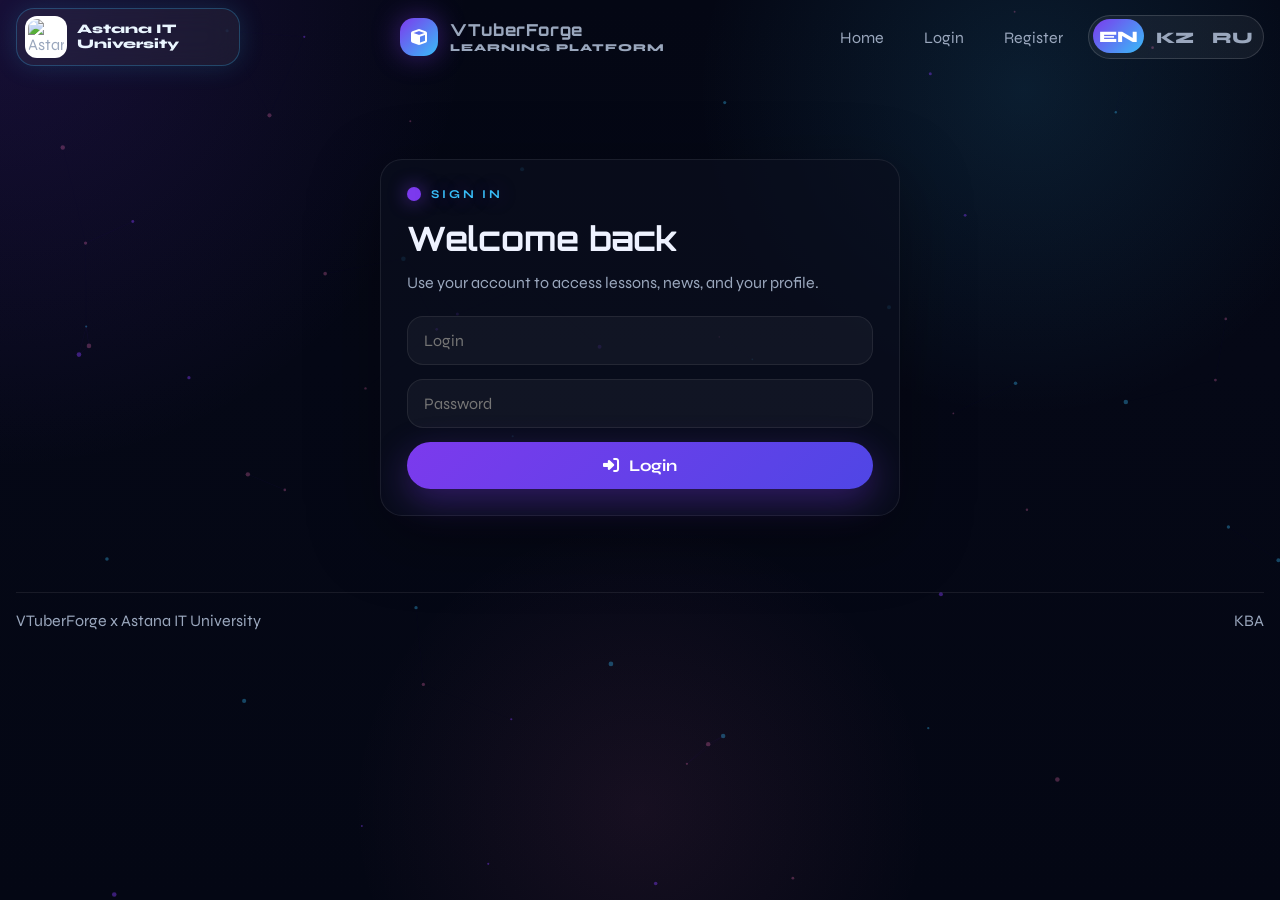
==== commit b1675435: "Fix lessons translations" ====
--- a/web/lessons.html
+++ b/web/lessons.html
@@ -4,7 +4,7 @@
   <meta charset="UTF-8" />
   <meta name="viewport" content="width=device-width, initial-scale=1.0" />
   <title>VTuberForge - Lessons</title>
-  <link rel="stylesheet" href="css/style.css?v=try-vtuber-v1" />
+  <link rel="stylesheet" href="css/style.css?v=ux-refresh-v3" />
   <link rel="stylesheet" href="css/app.css" />
   <link rel="preconnect" href="https://fonts.googleapis.com" />
   <link rel="preconnect" href="https://fonts.gstatic.com" crossorigin />
@@ -105,11 +105,10 @@
   <script src="js/config.js"></script>
   <script src="js/api.js"></script>
   <script src="js/ui.js"></script>
-  <script src="js/i18n.js?v=lessons-translate-v2"></script>
-  <script src="js/lessons.js?v=lessons-translate-v2"></script><script>loadLessons();</script>
+  <script src="js/i18n.js?v=ux-refresh-v3"></script>
+  <script src="js/lessons.js?v=ux-refresh-v3"></script><script>loadLessons();</script>
 </body>
 </html>
 
 
 
-
--- a/web/css/style.css
+++ b/web/css/style.css
@@ -870,6 +870,80 @@
   margin-top: 14px;
 }
 
+.admin-library {
+  display: grid;
+  grid-template-columns: minmax(0, 1fr) minmax(0, 1fr);
+  gap: 18px;
+  align-items: start;
+}
+
+.admin-library-card {
+  display: flex;
+  min-height: 560px;
+  max-height: 70vh;
+  flex-direction: column;
+  padding: 0;
+  overflow: hidden;
+}
+
+.admin-list-head {
+  display: grid;
+  gap: 14px;
+  padding: 20px;
+  border-bottom: 1px solid rgba(255,255,255,.09);
+  background: rgba(10,15,30,.72);
+}
+
+.admin-list-head h3 {
+  margin: 0 0 6px;
+}
+
+.admin-list-count {
+  color: var(--muted);
+  font-size: .9rem;
+  font-weight: 800;
+}
+
+.admin-list-count::after {
+  content: " items";
+}
+
+.admin-list-search {
+  min-height: 44px;
+  display: flex;
+  align-items: center;
+  gap: 10px;
+  padding: 0 12px;
+  border-radius: 12px;
+  border: 1px solid rgba(255,255,255,.12);
+  background: rgba(255,255,255,.045);
+  color: var(--muted);
+}
+
+.admin-list-search input {
+  width: 100%;
+  min-width: 0;
+  border: 0;
+  outline: 0;
+  color: var(--text);
+  background: transparent;
+  font: inherit;
+}
+
+.admin-list-search input::placeholder {
+  color: rgba(226,232,240,.55);
+}
+
+.admin-scroll-list {
+  flex: 1;
+  align-content: start;
+  gap: 10px;
+  margin-top: 0;
+  padding: 14px;
+  overflow-y: auto;
+  overscroll-behavior: contain;
+}
+
 .panel-item {
   display: flex;
   justify-content: space-between;
@@ -2249,6 +2323,7 @@
   .footer-inner {
     flex-direction: column;
   }
+}
 
 .news-card {
   display: flex;
@@ -2347,4 +2422,336 @@
 #newsModal ::-webkit-scrollbar-thumb:hover {
   background: rgba(255, 255, 255, 0.3);
 }
-}
+
+/* Final UX refresh: news, profile collections, admin lists */
+.news-featured-wrap {
+  margin-top: 34px;
+  display: block;
+}
+
+.news-featured-wrap .news-card-featured {
+  min-height: 360px;
+}
+
+.news-card {
+  display: flex !important;
+  flex-direction: column;
+  border-radius: 18px;
+}
+
+.news-card-featured {
+  background:
+    linear-gradient(135deg, rgba(56,189,248,.18), transparent 34%),
+    linear-gradient(160deg, rgba(124,58,237,.24), rgba(15,23,42,.96) 52%, rgba(5,8,22,.98));
+  border-color: rgba(56,189,248,.34);
+}
+
+.news-card-content {
+  display: flex !important;
+  flex: 1;
+  flex-direction: column;
+  min-width: 0;
+}
+
+.news-card-content h3 {
+  min-height: auto !important;
+  display: -webkit-box;
+  -webkit-line-clamp: 2;
+  line-clamp: 2;
+  -webkit-box-orient: vertical;
+  overflow: hidden;
+}
+
+.news-card-featured .news-card-content h3 {
+  max-width: 920px;
+  font-size: clamp(1.8rem, 4vw, 3.4rem);
+  -webkit-line-clamp: 3;
+  line-clamp: 3;
+}
+
+.news-card-content p,
+.news-card p {
+  height: auto !important;
+  max-height: 9.5rem;
+  overflow-y: auto;
+  padding-right: 6px;
+  line-height: 1.65 !important;
+}
+
+.news-card-featured .news-card-content p {
+  max-height: 12rem;
+  max-width: 78ch;
+}
+
+.news-card .news-actions {
+  margin-top: auto;
+  padding-top: 4px;
+}
+
+.app-modal {
+  position: fixed;
+  inset: 0;
+  z-index: 9999;
+  display: flex;
+  align-items: center;
+  justify-content: center;
+  padding: 16px;
+  background: rgba(2,6,23,.74);
+  backdrop-filter: blur(10px);
+}
+
+.app-modal-panel {
+  width: min(720px, 100%);
+  max-height: min(86vh, 820px);
+  display: flex;
+  flex-direction: column;
+  overflow: hidden;
+  border-radius: 20px;
+  border: 1px solid rgba(56,189,248,.22);
+  background: rgba(10,15,30,.98);
+  box-shadow: 0 30px 90px rgba(0,0,0,.5);
+}
+
+.app-modal-head,
+.app-modal-foot {
+  padding: 18px 20px;
+  border-color: rgba(255,255,255,.09);
+}
+
+.app-modal-head {
+  display: flex;
+  justify-content: space-between;
+  gap: 16px;
+  border-bottom: 1px solid rgba(255,255,255,.09);
+}
+
+.app-modal-head strong {
+  display: block;
+  margin-top: 6px;
+  font-family: var(--display);
+  line-height: 1.35;
+}
+
+.app-modal-body {
+  flex: 1;
+  overflow-y: auto;
+  padding: 18px 20px;
+}
+
+.app-modal-foot {
+  border-top: 1px solid rgba(255,255,255,.09);
+}
+
+.modal-close {
+  width: 40px;
+  height: 40px;
+  flex: 0 0 auto;
+  display: grid;
+  place-items: center;
+  border: 1px solid rgba(255,255,255,.12);
+  border-radius: 999px;
+  color: var(--text);
+  background: rgba(255,255,255,.04);
+  cursor: pointer;
+}
+
+.modal-news-text {
+  margin: 0 0 18px;
+  color: #dbeafe;
+  line-height: 1.75;
+  white-space: pre-wrap;
+}
+
+.modal-comments {
+  padding-top: 16px;
+  border-top: 1px solid rgba(255,255,255,.09);
+}
+
+.modal-comments .news-comments-head {
+  display: flex;
+  margin-bottom: 12px;
+}
+
+.profile-collection-btn {
+  width: 100%;
+  display: grid;
+  gap: 14px;
+  padding: 0;
+  border: 0;
+  color: inherit;
+  background: transparent;
+  text-align: left;
+  cursor: pointer;
+}
+
+.collection-stack {
+  min-height: 128px;
+  position: relative;
+  display: block;
+}
+
+.collection-stack span {
+  position: absolute;
+  left: calc(var(--i) * 12px);
+  right: calc((2 - var(--i)) * 12px);
+  top: calc(var(--i) * 16px);
+  min-height: 74px;
+  display: flex;
+  align-items: center;
+  gap: 10px;
+  padding: 14px;
+  border-radius: 16px;
+  background: rgba(15,23,42,.96);
+  border: 1px solid rgba(56,189,248,.22);
+  box-shadow: 0 12px 30px rgba(0,0,0,.22);
+  color: #e0f2fe;
+  font-weight: 800;
+  overflow: hidden;
+}
+
+.collection-open {
+  display: inline-flex;
+  align-items: center;
+  justify-content: center;
+  gap: 9px;
+  width: 100%;
+  min-height: 44px;
+  border-radius: 999px;
+  color: white;
+  background: linear-gradient(135deg, rgba(124,58,237,.95), rgba(56,189,248,.85));
+  font-weight: 900;
+}
+
+.collection-list {
+  display: grid;
+  gap: 12px;
+}
+
+.profile-collection-modal {
+  width: min(980px, calc(100vw - 28px));
+}
+
+.profile-news-card-list {
+  grid-template-columns: repeat(auto-fit, minmax(260px, 1fr));
+  align-items: stretch;
+  gap: 16px;
+}
+
+.profile-news-card {
+  min-height: 300px;
+}
+
+.profile-news-card .news-date {
+  width: fit-content;
+}
+
+.profile-news-card .news-action.muted-action {
+  cursor: default;
+}
+
+.collection-item {
+  display: grid;
+  grid-template-columns: 46px 1fr;
+  gap: 12px;
+  padding: 14px;
+  border-radius: 16px;
+  border: 1px solid rgba(255,255,255,.1);
+  background: rgba(255,255,255,.035);
+}
+
+.collection-icon {
+  width: 46px;
+  height: 46px;
+  display: grid;
+  place-items: center;
+  border-radius: 14px;
+  background: rgba(56,189,248,.11);
+  color: var(--accent-2);
+}
+
+.collection-item strong {
+  display: block;
+  margin-bottom: 6px;
+  color: white;
+}
+
+.collection-item p {
+  display: -webkit-box;
+  margin: 0;
+  color: var(--muted);
+  line-height: 1.55;
+  -webkit-line-clamp: 3;
+  line-clamp: 3;
+  -webkit-box-orient: vertical;
+  overflow: hidden;
+}
+
+.admin-list-item {
+  align-items: stretch;
+  padding: 12px;
+  border-radius: 12px;
+  border-color: rgba(56,189,248,.14);
+  background:
+    linear-gradient(90deg, rgba(56,189,248,.07), transparent 34%),
+    rgba(255,255,255,.032);
+}
+
+.admin-list-main {
+  min-width: 0;
+  display: grid;
+  gap: 8px;
+}
+
+.admin-list-meta {
+  display: flex;
+  flex-wrap: wrap;
+  align-items: center;
+  gap: 8px;
+  color: var(--muted);
+  font-size: .8rem;
+  font-weight: 800;
+}
+
+.admin-list-main small {
+  display: -webkit-box;
+  max-width: 72ch;
+  -webkit-line-clamp: 3;
+  line-clamp: 3;
+  -webkit-box-orient: vertical;
+  overflow: hidden;
+}
+
+@media (max-width: 700px) {
+  .admin-library {
+    grid-template-columns: 1fr;
+  }
+
+  .admin-library-card {
+    min-height: 440px;
+    max-height: 72vh;
+  }
+
+  .panel-item,
+  .admin-list-item {
+    flex-direction: column;
+  }
+
+  .panel-actions,
+  .panel-actions .btn {
+    width: 100%;
+  }
+
+  .app-modal {
+    align-items: flex-end;
+    padding: 10px;
+  }
+
+  .app-modal-panel {
+    max-height: 92vh;
+    border-radius: 18px;
+  }
+
+  .news-card-featured .news-card-content h3 {
+    font-size: clamp(1.45rem, 8vw, 2.4rem);
+  }
+}
